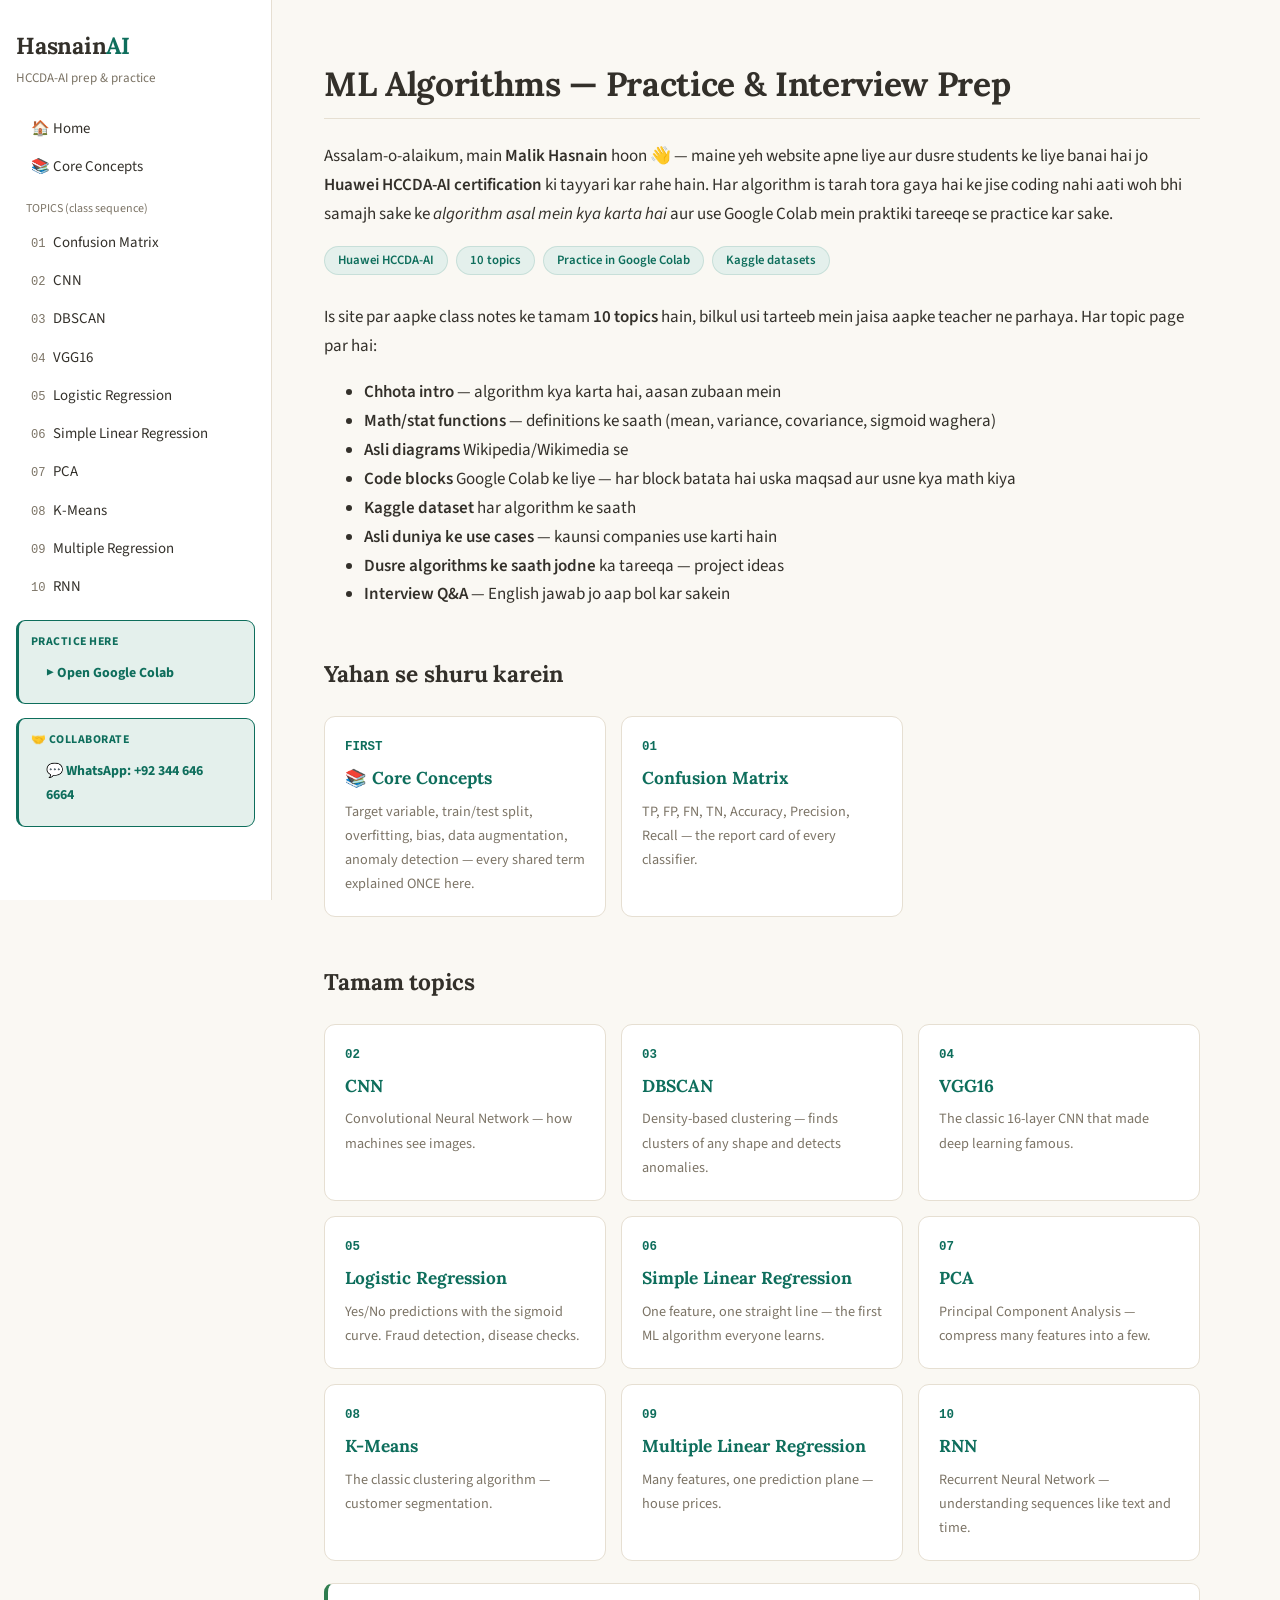
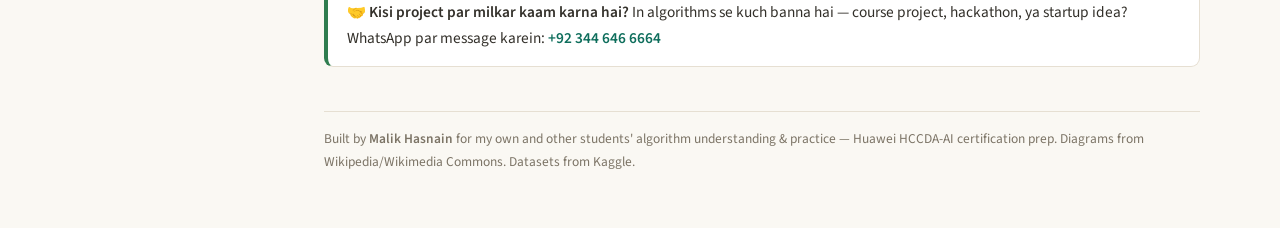
==== index.html @ 993e5012 "Restore Colab box to homepage sidebar" ====
<!DOCTYPE html>
<html lang="en">
<head>
<meta charset="UTF-8">
<meta name="viewport" content="width=device-width, initial-scale=1.0">
<title>HasnainAI — ML Algorithm Practice | Huawei HCCDA-AI Course Preparation</title>
<meta name="description" content="Learn &amp; practice 10 ML algorithms — Linear &amp; Logistic Regression, K-Means, DBSCAN, PCA, CNN, VGG16, RNN, Confusion Matrix. Colab code blocks with explanations, math formulas, real-world use cases &amp; interview Q&amp;A. Built by Malik Hasnain for Huawei HCCDA-AI prep.">
<meta name="keywords" content="Huawei HCCDA-AI, machine learning practice, ML algorithms, linear regression, logistic regression, K-Means, DBSCAN, PCA, CNN, VGG16, RNN, confusion matrix, Google Colab, interview questions">
<meta name="author" content="Malik Hasnain">
<meta property="og:title" content="HasnainAI — ML Algorithm Practice for Huawei HCCDA-AI">
<meta property="og:description" content="10 ML algorithms explained with Colab code blocks, math, real use cases and interview Q&amp;A. Free practice site by Malik Hasnain.">
<meta property="og:type" content="website">
<link rel="stylesheet" href="assets/style.css">
</head>
<body>
  <div class="topbar">
    <button class="tb-btn tb-menu" aria-label="Menu">☰</button>
    <div class="tb-brand">Hasnain<span style="color:var(--accent)">AI</span></div>
    <button class="tb-btn" data-lang-btn="ru">UR</button>
    <button class="tb-btn" data-lang-btn="en">ENG</button>
    <button class="tb-btn" data-theme-btn="light" aria-label="Light mode">☀</button>
    <button class="tb-btn" data-theme-btn="dark" aria-label="Dark mode">🌙</button>
  </div>
  <div class="backdrop"></div>

<div class="layout">
  <aside class="sidebar">
    <div class="brand">Hasnain<span>AI</span></div>
    <div class="tagline">HCCDA-AI prep &amp; practice</div>
    <nav>
      <a href="index.html">🏠 Home</a>
      <a href="concepts.html">📚 Core Concepts</a>
      <div style="color:var(--muted);font-size:.75rem;margin:14px 0 4px 10px;">TOPICS (class sequence)</div>
      <a href="topics/confusion-matrix.html"><span class="num">01</span>Confusion Matrix</a>
      <a href="topics/cnn.html"><span class="num">02</span>CNN</a>
      <a href="topics/dbscan.html"><span class="num">03</span>DBSCAN</a>
      <a href="topics/vgg16.html"><span class="num">04</span>VGG16</a>
      <a href="topics/logistic-regression.html"><span class="num">05</span>Logistic Regression</a>
      <a href="topics/simple-linear-regression.html"><span class="num">06</span>Simple Linear Regression</a>
      <a href="topics/pca.html"><span class="num">07</span>PCA</a>
      <a href="topics/kmeans.html"><span class="num">08</span>K-Means</a>
      <a href="topics/multiple-regression.html"><span class="num">09</span>Multiple Regression</a>
      <a href="topics/rnn.html"><span class="num">10</span>RNN</a>
      <div class="side-box">
        <div class="box-title">Practice here</div>
        <a href="https://colab.research.google.com" target="_blank" rel="noopener">▶ Open Google Colab</a>
      </div>
      <div class="side-box">
        <div class="box-title">🤝 Collaborate</div>
        <a href="https://wa.me/923446466664" target="_blank" rel="noopener">💬 WhatsApp: +92 344 646 6664</a>
      </div>
    </nav>
  </aside>
  <main>
    <h1>ML Algorithms — Practice &amp; Interview Prep</h1>
    <p class="en">Hi, I'm <b>Malik Hasnain</b> 👋 — I built this website for myself and other students preparing for the <b>Huawei HCCDA-AI certification</b>. Every algorithm here is broken down so a non-coder can understand <i>what the algorithm actually does</i> and practice it hands-on in Google Colab.</p>
    <p class="ru">Assalam-o-alaikum, main <b>Malik Hasnain</b> hoon 👋 — maine yeh website apne liye aur dusre students ke liye banai hai jo <b>Huawei HCCDA-AI certification</b> ki tayyari kar rahe hain. Har algorithm is tarah tora gaya hai ke jise coding nahi aati woh bhi samajh sake ke <i>algorithm asal mein kya karta hai</i> aur use Google Colab mein praktiki tareeqe se practice kar sake.</p>
    <div class="meta">
      <span class="chip">Huawei HCCDA-AI</span>
      <span class="chip">10 topics</span>
      <span class="chip">Practice in Google Colab</span>
      <span class="chip">Kaggle datasets</span>
    </div>
    <p class="en">This site covers all <b>10 topics from your class notes</b>, in the exact sequence your teacher covered them. Every topic page has:</p>
    <p class="ru">Is site par aapke class notes ke tamam <b>10 topics</b> hain, bilkul usi tarteeb mein jaisa aapke teacher ne parhaya. Har topic page par hai:</p>
    <ul class="en">
      <li><b>Short intro</b> — what the algorithm does, in plain language</li>
      <li><b>Math/stat functions used</b> — with definitions (mean, variance, covariance, sigmoid, etc.)</li>
      <li><b>Authentic diagrams</b> from Wikipedia/Wikimedia</li>
      <li><b>Code in blocks</b> for Google Colab — every block explains its purpose and what math it performed</li>
      <li><b>Kaggle dataset</b> used with each algorithm</li>
      <li><b>Real use cases</b> — which companies use it</li>
      <li><b>How to combine</b> this algorithm with others in projects</li>
      <li><b>Interview Q&amp;A</b> — English answers you can speak aloud</li>
    </ul>
    <ul class="ru">
      <li><b>Chhota intro</b> — algorithm kya karta hai, aasan zubaan mein</li>
      <li><b>Math/stat functions</b> — definitions ke saath (mean, variance, covariance, sigmoid waghera)</li>
      <li><b>Asli diagrams</b> Wikipedia/Wikimedia se</li>
      <li><b>Code blocks</b> Google Colab ke liye — har block batata hai uska maqsad aur usne kya math kiya</li>
      <li><b>Kaggle dataset</b> har algorithm ke saath</li>
      <li><b>Asli duniya ke use cases</b> — kaunsi companies use karti hain</li>
      <li><b>Dusre algorithms ke saath jodne</b> ka tareeqa — project ideas</li>
      <li><b>Interview Q&amp;A</b> — English jawab jo aap bol kar sakein</li>
    </ul>
    
    <h2 class="en">Start here</h2>
    <h2 class="ru">Yahan se shuru karein</h2>
    <div class="grid">
      <a class="card" href="concepts.html">
        <div class="card-num">FIRST</div>
        <h3>📚 Core Concepts</h3>
        <p>Target variable, train/test split, overfitting, bias, data augmentation, anomaly detection — every shared term explained ONCE here.</p>
      </a>
      <a class="card" href="topics/confusion-matrix.html">
        <div class="card-num">01</div>
        <h3>Confusion Matrix</h3>
        <p>TP, FP, FN, TN, Accuracy, Precision, Recall — the report card of every classifier.</p>
      </a>
    </div>
    <h2 class="en">All topics</h2>
    <h2 class="ru">Tamam topics</h2>
    <div class="grid">
      <a class="card" href="topics/cnn.html"><div class="card-num">02</div><h3>CNN</h3><p>Convolutional Neural Network — how machines see images.</p></a>
      <a class="card" href="topics/dbscan.html"><div class="card-num">03</div><h3>DBSCAN</h3><p>Density-based clustering — finds clusters of any shape and detects anomalies.</p></a>
      <a class="card" href="topics/vgg16.html"><div class="card-num">04</div><h3>VGG16</h3><p>The classic 16-layer CNN that made deep learning famous.</p></a>
      <a class="card" href="topics/logistic-regression.html"><div class="card-num">05</div><h3>Logistic Regression</h3><p>Yes/No predictions with the sigmoid curve. Fraud detection, disease checks.</p></a>
      <a class="card" href="topics/simple-linear-regression.html"><div class="card-num">06</div><h3>Simple Linear Regression</h3><p>One feature, one straight line — the first ML algorithm everyone learns.</p></a>
      <a class="card" href="topics/pca.html"><div class="card-num">07</div><h3>PCA</h3><p>Principal Component Analysis — compress many features into a few.</p></a>
      <a class="card" href="topics/kmeans.html"><div class="card-num">08</div><h3>K-Means</h3><p>The classic clustering algorithm — customer segmentation.</p></a>
      <a class="card" href="topics/multiple-regression.html"><div class="card-num">09</div><h3>Multiple Linear Regression</h3><p>Many features, one prediction plane — house prices.</p></a>
      <a class="card" href="topics/rnn.html"><div class="card-num">10</div><h3>RNN</h3><p>Recurrent Neural Network — understanding sequences like text and time.</p></a>
    </div>
    <div class="callout green en">
      <b>🤝 Want to collaborate on a project?</b> Building something with these algorithms — for a course project, hackathon, or startup idea? Message me on WhatsApp: <a href="https://wa.me/923446466664" target="_blank" rel="noopener"><b>+92 344 646 6664</b></a>
    </div>
    <div class="callout green ru">
      <b>🤝 Kisi project par milkar kaam karna hai?</b> In algorithms se kuch banna hai — course project, hackathon, ya startup idea? WhatsApp par message karein: <a href="https://wa.me/923446466664" target="_blank" rel="noopener"><b>+92 344 646 6664</b></a>
    </div>
    <p class="footer-note">Built by <b>Malik Hasnain</b> for my own and other students' algorithm understanding &amp; practice — Huawei HCCDA-AI certification prep. Diagrams from Wikipedia/Wikimedia Commons. Datasets from Kaggle.</p>
  </main>
</div>
<script src="/assets/app.js"></script>
</body>
</html>
---- assets/style.css ----
@import url('https://fonts.googleapis.com/css2?family=Lora:wght@500;600;700&family=Source+Sans+3:wght@400;600;700&display=swap');

/* hasnainai — warm editorial light theme */
:root {
  --bg: #FAF8F3;            /* warm paper */
  --card: #FFFFFF;
  --border: #E6DFD2;
  --text: #33302A;          /* soft ink */
  --muted: #7C7466;
  --accent: #0E6E5C;        /* deep teal */
  --accent-soft: #E4F0EC;
  --amber: #A16207;         /* warm ochre for terms */
  --amber-soft: #FBF3E2;
  --green: #2F7D4F;
  --red: #B4433A;
  --ink-dark: #22252A;      /* code block bg */
  --mono: ui-monospace, SFMono-Regular, Menlo, Consolas, monospace;
  --serif: 'Lora', Georgia, 'Times New Roman', serif;
  --sans: 'Source Sans 3', -apple-system, 'Segoe UI', sans-serif;
}
* { box-sizing: border-box; }
[hidden] { display: none !important; }  /* language toggle must beat any display rule */
html { scroll-behavior: smooth; }
main > *, .term, .qa, .callout { transition: opacity .18s ease, transform .18s ease; }
.lang-fading main > * { opacity: 0; transform: translateY(4px); }
body {
  margin: 0; background: var(--bg); color: var(--text);
  font-family: var(--sans);
  font-size: 17px;
  line-height: 1.7;
}
a { color: var(--accent); text-decoration: none; }
a:hover { text-decoration: underline; text-decoration-color: #0E6E5C55; text-underline-offset: 3px; }

.layout { display: flex; min-height: 100vh; }
.sidebar {
  width: 272px; flex-shrink: 0; background: var(--card);
  border-right: 1px solid var(--border); padding: 26px 16px; position: sticky; top: 0;
  height: 100vh; overflow-y: auto;
}
.sidebar .brand { font-family: var(--serif); font-weight: 700; font-size: 1.45rem; color: var(--text); letter-spacing: -0.01em; }
.sidebar .brand span { color: var(--accent); }
.sidebar .tagline { color: var(--muted); font-size: .82rem; margin: 2px 0 20px; }
.sidebar nav a {
  display: block; padding: 6px 12px; border-radius: 7px; color: var(--text);
  font-size: .93rem; margin-bottom: 1px; border-left: 3px solid transparent;
}
.sidebar nav a:hover { background: var(--bg); text-decoration: none; }
.sidebar nav a.active { background: var(--accent-soft); color: var(--accent); border-left: 3px solid var(--accent); font-weight: 600; }
.sidebar nav .num { color: var(--muted); font-size: .76rem; margin-right: 7px; font-family: var(--mono); }
.sidebar .side-box {
  margin-top: 14px; padding: 11px 12px; border: 1px solid var(--accent);
  border-left-width: 3px;
  border-radius: 9px; background: var(--accent-soft);
}
.sidebar .side-box .box-title { font-size: .74rem; letter-spacing: .04em; text-transform: uppercase; color: var(--accent); font-weight: 700; }
.sidebar .side-box a { display: block; margin-top: 4px; font-size: .87rem; font-weight: 700; color: var(--accent); }

main { flex: 1; padding: 40px 52px; max-width: 980px; }
h1 {
  font-family: var(--serif); font-size: 2.1rem; font-weight: 700; line-height: 1.25;
  letter-spacing: -0.01em; border-bottom: 1px solid var(--border); padding-bottom: 14px;
}
h2 { font-family: var(--serif); font-size: 1.42rem; margin-top: 46px; color: var(--text); letter-spacing: -0.005em; }
h3 { font-family: var(--sans); font-size: 1.08rem; font-weight: 700; margin-top: 28px; }
p, li { color: var(--text); }
strong, b { font-weight: 600; }

.meta { display: flex; gap: 8px; flex-wrap: wrap; margin: 16px 0 28px; }
.meta .chip {
  background: var(--accent-soft); color: var(--accent); border: 1px solid #0E6E5C22;
  border-radius: 999px; padding: 3px 13px; font-size: .8rem; font-weight: 600;
}

.callout {
  background: var(--card); border: 1px solid var(--border); border-left: 4px solid var(--accent);
  border-radius: 9px; padding: 15px 19px; margin: 20px 0; font-size: .96rem;
}
.callout.green { border-left-color: var(--green); }
.callout.yellow { border-left-color: var(--amber); background: var(--amber-soft); }
.callout.red { border-left-color: var(--red); }

.formula {
  background: var(--card); border: 1px solid var(--border); border-radius: 9px;
  padding: 14px 20px; margin: 16px 0; font-family: var(--mono); font-size: 1rem;
  color: #174A3F; overflow-x: auto; text-align: center;
}
.formula .note { font-family: var(--sans); color: var(--muted); font-size: .87rem; margin-top: 7px; }

pre {
  position: relative; background: var(--ink-dark); border: 1px solid #2E333B;
  border-radius: 10px; padding: 18px; overflow-x: auto; font-size: .86rem; line-height: 1.6;
  box-shadow: 0 1px 3px rgba(40,35,25,.08);
}
pre code { font-family: var(--mono); color: #E8E6E0; }
.copy-btn {
  position: absolute; top: 9px; right: 9px; background: #303740; color: #B9BFC8;
  border: 1px solid #3D444E; border-radius: 6px; padding: 3px 11px; font-size: .73rem;
  cursor: pointer; font-family: var(--sans);
}
.copy-btn:hover { color: #fff; background: #3A424C; }
.block-label { font-size: .8rem; font-weight: 700; color: var(--green); margin: 30px 0 6px; font-family: var(--mono); letter-spacing: .02em; }

figure { margin: 26px 0; text-align: center; }
figure img { max-width: 100%; border-radius: 9px; background: #fff; padding: 10px; border: 1px solid var(--border); }
figcaption { font-size: .84rem; color: var(--muted); margin-top: 9px; font-style: italic; }

table { border-collapse: collapse; width: 100%; margin: 18px 0; font-size: .93rem; }
th, td { border: 1px solid var(--border); padding: 9px 13px; text-align: left; }
th { background: var(--accent-soft); color: var(--text); font-weight: 600; }
tbody tr:nth-child(even) { background: #FFFFFF; }
tbody tr:nth-child(odd) { background: var(--bg); }

.term {
  background: var(--amber-soft); border: 1px solid #EAD9AE; border-radius: 9px;
  padding: 13px 17px; margin: 11px 0; font-size: .97rem;
}
.term b { color: var(--amber); font-weight: 700; }

.qa { border: 1px solid var(--border); border-radius: 9px; margin: 11px 0; overflow: hidden; background: var(--card); }
.qa .q { background: var(--bg); padding: 11px 17px; font-weight: 700; font-size: .96rem; }
.qa .a { padding: 11px 17px; border-top: 1px solid var(--border); font-size: .95rem; }

.grid { display: grid; grid-template-columns: repeat(auto-fill, minmax(262px, 1fr)); gap: 15px; margin: 22px 0; }
.card {
  background: var(--card); border: 1px solid var(--border); border-radius: 11px; padding: 20px;
  transition: border-color .15s, box-shadow .15s;
}
.card:hover { border-color: var(--accent); box-shadow: 0 3px 10px rgba(20,40,35,.07); text-decoration: none; }
.card .card-num { color: var(--accent); font-family: var(--mono); font-size: .78rem; font-weight: 700; }
.card h3 { margin: 6px 0; font-family: var(--serif); font-size: 1.08rem; }
.card p { color: var(--muted); font-size: .89rem; margin: 0; }

.prevnext { display: flex; justify-content: space-between; margin-top: 64px; border-top: 1px solid var(--border); padding-top: 20px; font-size: .95rem; }
.footer-note { color: var(--muted); font-size: .84rem; margin-top: 44px; border-top: 1px solid var(--border); padding-top: 16px; }

/* ===== Theme (dark) + toggles + mobile drawer ===== */
html[data-theme="dark"] {
  --bg: #1C1B18; --card: #26241F; --border: #3A362E;
  --text: #E9E4D8; --muted: #A39B8B;
  --accent: #4DBFA8; --accent-soft: #1F3A33;
  --amber: #D9A94A; --amber-soft: #332C1D;
  --ink-dark: #14161A;
}
html[data-theme="dark"] tbody tr:nth-child(odd) { background: #221F1A; }
html[data-theme="dark"] tbody tr:nth-child(even) { background: #26241F; }

.topbar {
  display: none; position: fixed; top: 0; left: 0; right: 0; z-index: 60;
  background: var(--card); border-bottom: 1px solid var(--border);
  padding: 10px 14px; align-items: center; gap: 10px;
}
.topbar .tb-brand { font-family: var(--serif); font-weight: 700; font-size: 1.05rem; flex: 1; }
.tb-btn {
  background: var(--bg); border: 1px solid var(--border); color: var(--text);
  border-radius: 8px; padding: 6px 12px; font-size: .88rem; cursor: pointer; font-family: var(--sans);
}
.tb-btn:active { background: var(--accent-soft); }

.toggle-row { display: flex; gap: 8px; margin-top: 14px; }
.toggle-row .tb-btn { flex: 1; text-align: center; }

.backdrop { display: none; position: fixed; inset: 0; background: rgba(20,17,10,.45); z-index: 55; }

@media (max-width: 900px) {
  .topbar { display: flex; }
  body { padding-top: 47px; }
  .layout { flex-direction: column; }
  .sidebar {
    position: fixed; left: 0; top: 0; bottom: 0; width: 288px; height: 100vh;
    transform: translateX(-105%); transition: transform .22s ease; z-index: 70;
    box-shadow: 4px 0 24px rgba(0,0,0,.18); padding-top: 22px;
  }
  .sidebar.open { transform: translateX(0); }
  .backdrop.show { display: block; }
  main { padding: 18px; max-width: 100%; }
  h1 { font-size: 1.6rem; }
  h2 { font-size: 1.25rem; margin-top: 34px; }
  body { font-size: 16px; }
  pre { font-size: .8rem; padding: 14px; }
  table { font-size: .85rem; display: block; overflow-x: auto; }
  .grid { grid-template-columns: 1fr; }
}
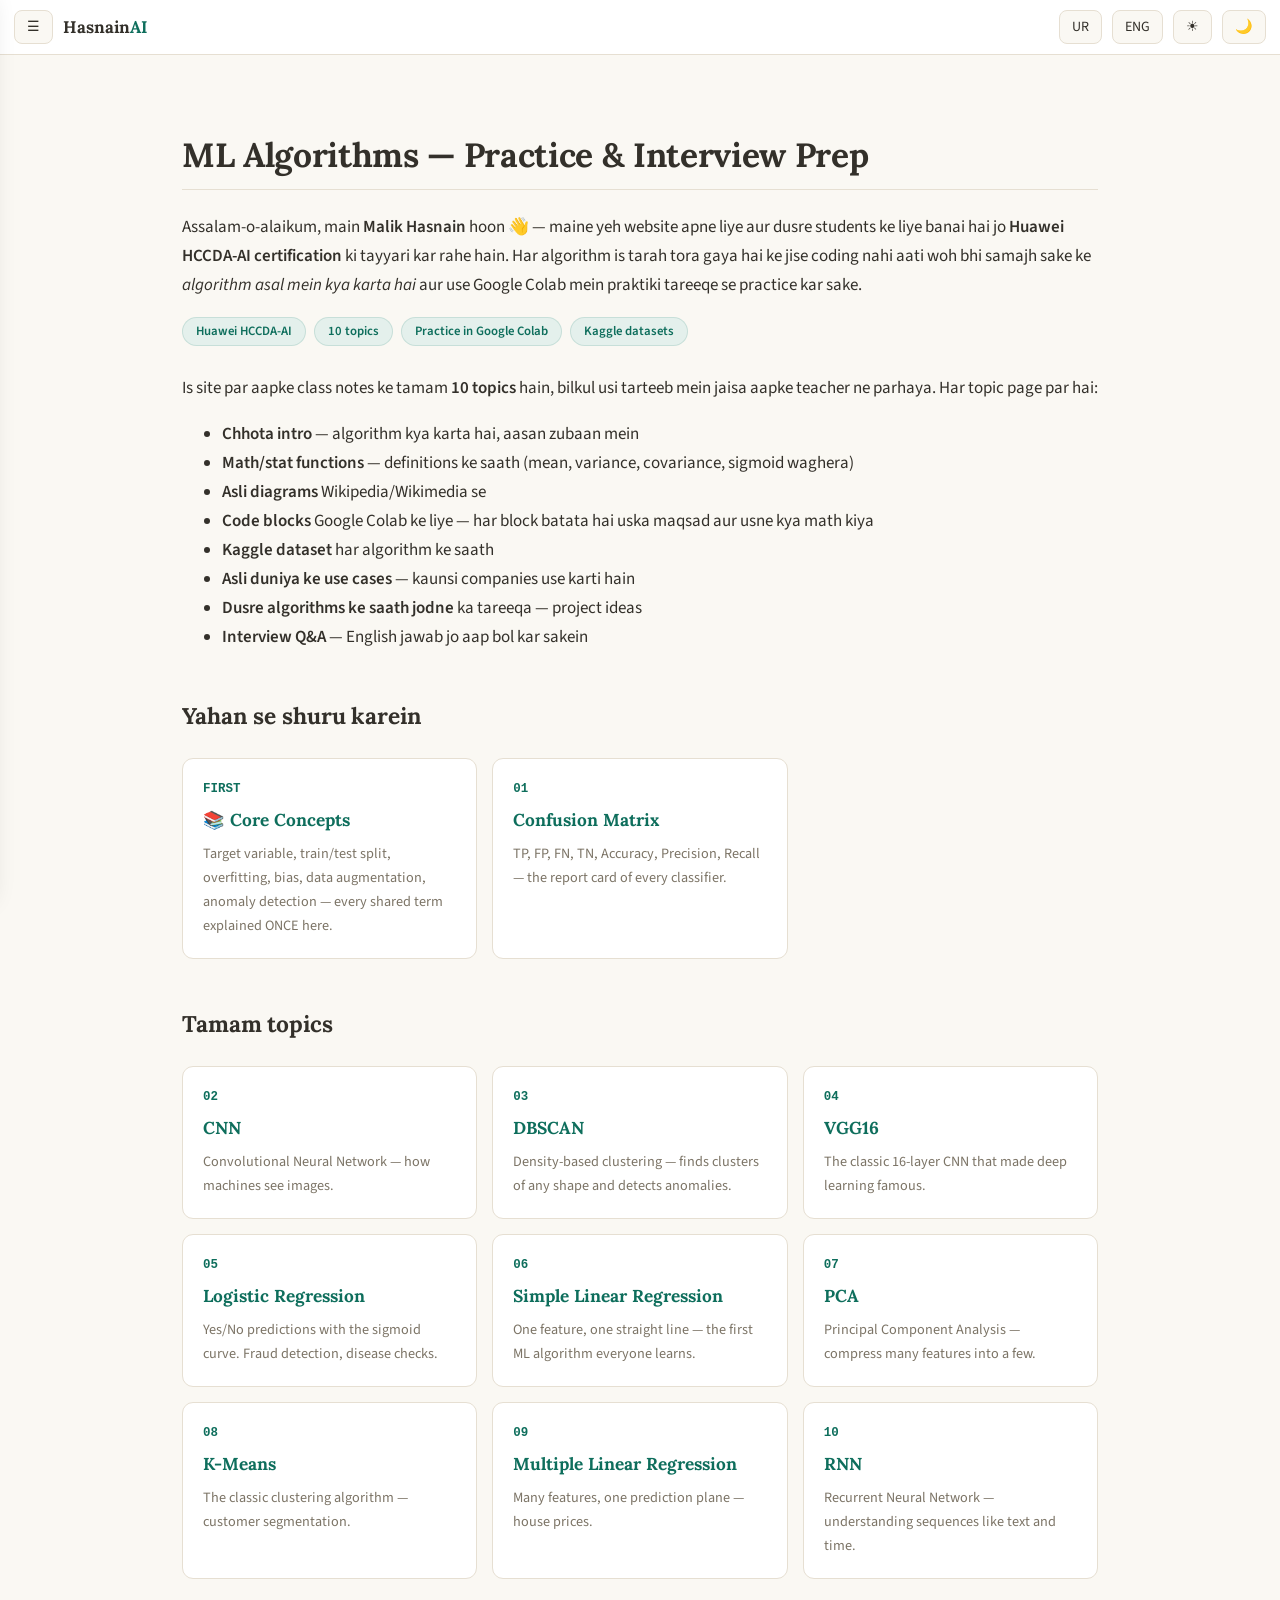
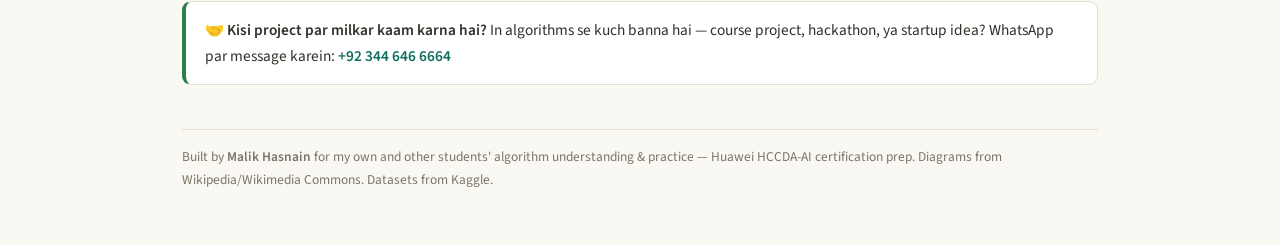
==== commit 422fd317: "Add salam greeting to English homepage intro" ====
--- a/index.html
+++ b/index.html
@@ -53,7 +53,7 @@
   </aside>
   <main>
     <h1>ML Algorithms — Practice &amp; Interview Prep</h1>
-    <p class="en">Hi, I'm <b>Malik Hasnain</b> 👋 — I built this website for myself and other students preparing for the <b>Huawei HCCDA-AI certification</b>. Every algorithm here is broken down so a non-coder can understand <i>what the algorithm actually does</i> and practice it hands-on in Google Colab.</p>
+    <p class="en">Assalam-o-alaikum (peace be upon you) — I'm <b>Malik Hasnain</b> 👋 — I built this website for myself and other students preparing for the <b>Huawei HCCDA-AI certification</b>. Every algorithm here is broken down so a non-coder can understand <i>what the algorithm actually does</i> and practice it hands-on in Google Colab.</p>
     <p class="ru">Assalam-o-alaikum, main <b>Malik Hasnain</b> hoon 👋 — maine yeh website apne liye aur dusre students ke liye banai hai jo <b>Huawei HCCDA-AI certification</b> ki tayyari kar rahe hain. Har algorithm is tarah tora gaya hai ke jise coding nahi aati woh bhi samajh sake ke <i>algorithm asal mein kya karta hai</i> aur use Google Colab mein praktiki tareeqe se practice kar sake.</p>
     <div class="meta">
       <span class="chip">Huawei HCCDA-AI</span>
--- a/assets/style.css
+++ b/assets/style.css
@@ -21,6 +21,7 @@
 * { box-sizing: border-box; }
 [hidden] { display: none !important; }  /* language toggle must beat any display rule */
 html { scroll-behavior: smooth; }
+body { padding-top: 47px; }
 main > *, .term, .qa, .callout { transition: opacity .18s ease, transform .18s ease; }
 .lang-fading main > * { opacity: 0; transform: translateY(4px); }
 body {
@@ -34,10 +35,13 @@
 
 .layout { display: flex; min-height: 100vh; }
 .sidebar {
-  width: 272px; flex-shrink: 0; background: var(--card);
-  border-right: 1px solid var(--border); padding: 26px 16px; position: sticky; top: 0;
-  height: 100vh; overflow-y: auto;
+  position: fixed; left: 0; top: 0; bottom: 0; width: 288px; z-index: 70;
+  background: var(--card); border-right: 1px solid var(--border);
+  padding: 22px 16px 26px; height: 100vh; overflow-y: auto;
+  transform: translateX(-105%); transition: transform .24s ease;
+  box-shadow: 4px 0 24px rgba(0,0,0,.14);
 }
+.sidebar.open { transform: translateX(0); }
 .sidebar .brand { font-family: var(--serif); font-weight: 700; font-size: 1.45rem; color: var(--text); letter-spacing: -0.01em; }
 .sidebar .brand span { color: var(--accent); }
 .sidebar .tagline { color: var(--muted); font-size: .82rem; margin: 2px 0 20px; }
@@ -56,7 +60,7 @@
 .sidebar .side-box .box-title { font-size: .74rem; letter-spacing: .04em; text-transform: uppercase; color: var(--accent); font-weight: 700; }
 .sidebar .side-box a { display: block; margin-top: 4px; font-size: .87rem; font-weight: 700; color: var(--accent); }
 
-main { flex: 1; padding: 40px 52px; max-width: 980px; }
+main { flex: 1; padding: 64px 52px 40px; max-width: 1020px; margin: 0 auto; }
 h1 {
   font-family: var(--serif); font-size: 2.1rem; font-weight: 700; line-height: 1.25;
   letter-spacing: -0.01em; border-bottom: 1px solid var(--border); padding-bottom: 14px;
@@ -146,7 +150,7 @@
 html[data-theme="dark"] tbody tr:nth-child(even) { background: #26241F; }
 
 .topbar {
-  display: none; position: fixed; top: 0; left: 0; right: 0; z-index: 60;
+  display: flex; position: fixed; top: 0; left: 0; right: 0; z-index: 60;
   background: var(--card); border-bottom: 1px solid var(--border);
   padding: 10px 14px; align-items: center; gap: 10px;
 }
@@ -162,18 +166,9 @@
 
 .backdrop { display: none; position: fixed; inset: 0; background: rgba(20,17,10,.45); z-index: 55; }
 
+.backdrop.show { display: block; }
 @media (max-width: 900px) {
-  .topbar { display: flex; }
-  body { padding-top: 47px; }
-  .layout { flex-direction: column; }
-  .sidebar {
-    position: fixed; left: 0; top: 0; bottom: 0; width: 288px; height: 100vh;
-    transform: translateX(-105%); transition: transform .22s ease; z-index: 70;
-    box-shadow: 4px 0 24px rgba(0,0,0,.18); padding-top: 22px;
-  }
-  .sidebar.open { transform: translateX(0); }
-  .backdrop.show { display: block; }
-  main { padding: 18px; max-width: 100%; }
+  main { padding: 60px 18px 24px; max-width: 100%; }
   h1 { font-size: 1.6rem; }
   h2 { font-size: 1.25rem; margin-top: 34px; }
   body { font-size: 16px; }
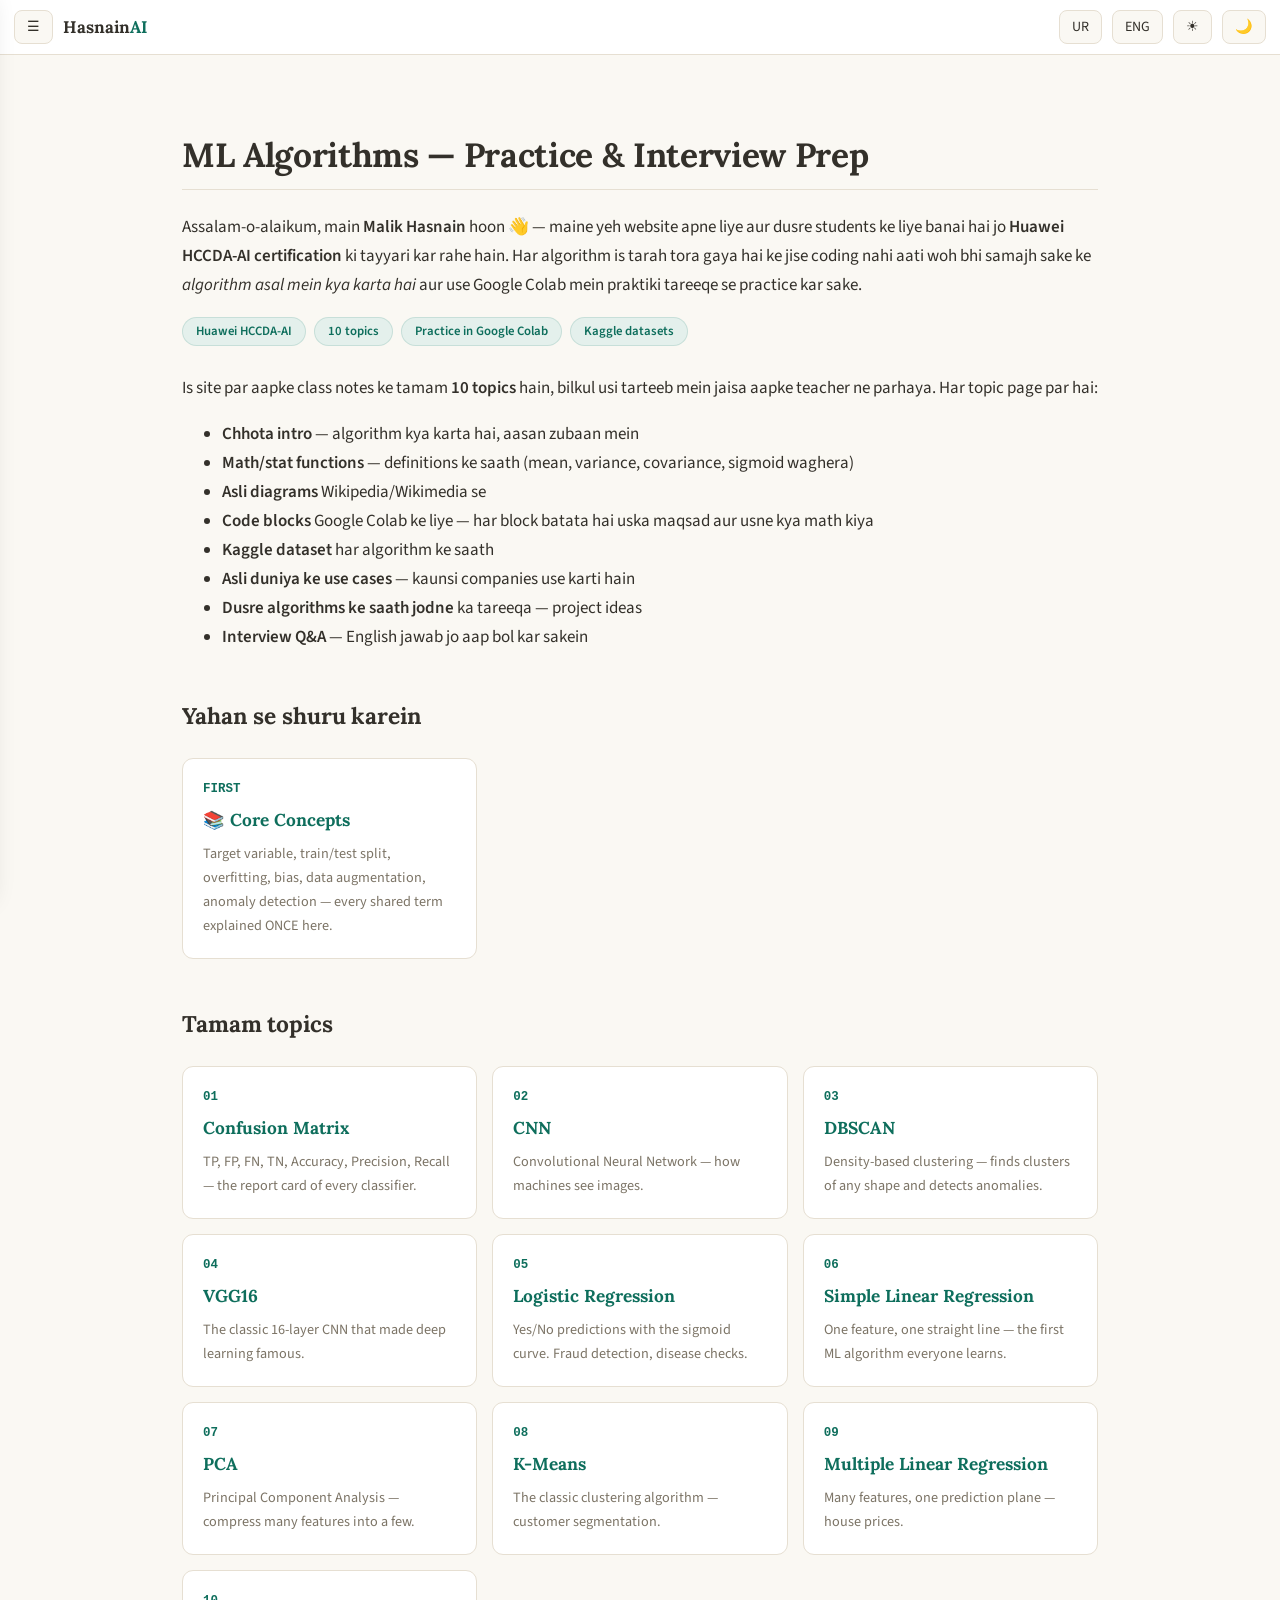
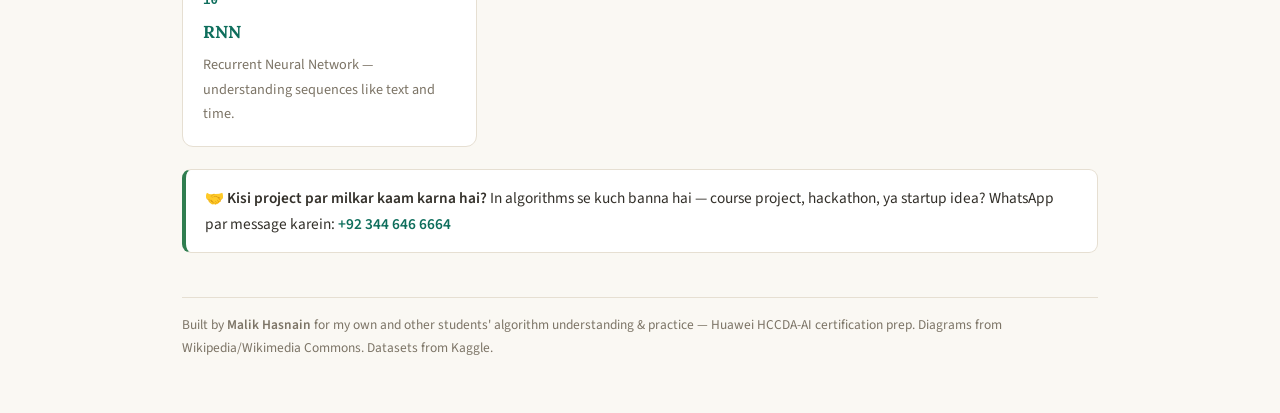
==== commit 1a6b109b: "Move Confusion Matrix card from Start-here to All-topics grid (position 01)" ====
--- a/index.html
+++ b/index.html
@@ -53,7 +53,7 @@
   </aside>
   <main>
     <h1>ML Algorithms — Practice &amp; Interview Prep</h1>
-    <p class="en">Assalam-o-alaikum (peace be upon you) — I'm <b>Malik Hasnain</b> 👋 — I built this website for myself and other students preparing for the <b>Huawei HCCDA-AI certification</b>. Every algorithm here is broken down so a non-coder can understand <i>what the algorithm actually does</i> and practice it hands-on in Google Colab.</p>
+    <p class="en">Hi, I'm <b>Malik Hasnain</b> 👋 — I built this website for myself and other students preparing for the <b>Huawei HCCDA-AI certification</b>. Every algorithm here is broken down so a non-coder can understand <i>what the algorithm actually does</i> and practice it hands-on in Google Colab.</p>
     <p class="ru">Assalam-o-alaikum, main <b>Malik Hasnain</b> hoon 👋 — maine yeh website apne liye aur dusre students ke liye banai hai jo <b>Huawei HCCDA-AI certification</b> ki tayyari kar rahe hain. Har algorithm is tarah tora gaya hai ke jise coding nahi aati woh bhi samajh sake ke <i>algorithm asal mein kya karta hai</i> aur use Google Colab mein praktiki tareeqe se practice kar sake.</p>
     <div class="meta">
       <span class="chip">Huawei HCCDA-AI</span>
@@ -92,15 +92,11 @@
         <h3>📚 Core Concepts</h3>
         <p>Target variable, train/test split, overfitting, bias, data augmentation, anomaly detection — every shared term explained ONCE here.</p>
       </a>
-      <a class="card" href="topics/confusion-matrix.html">
-        <div class="card-num">01</div>
-        <h3>Confusion Matrix</h3>
-        <p>TP, FP, FN, TN, Accuracy, Precision, Recall — the report card of every classifier.</p>
-      </a>
     </div>
     <h2 class="en">All topics</h2>
     <h2 class="ru">Tamam topics</h2>
     <div class="grid">
+      <a class="card" href="topics/confusion-matrix.html"><div class="card-num">01</div><h3>Confusion Matrix</h3><p>TP, FP, FN, TN, Accuracy, Precision, Recall — the report card of every classifier.</p></a>
       <a class="card" href="topics/cnn.html"><div class="card-num">02</div><h3>CNN</h3><p>Convolutional Neural Network — how machines see images.</p></a>
       <a class="card" href="topics/dbscan.html"><div class="card-num">03</div><h3>DBSCAN</h3><p>Density-based clustering — finds clusters of any shape and detects anomalies.</p></a>
       <a class="card" href="topics/vgg16.html"><div class="card-num">04</div><h3>VGG16</h3><p>The classic 16-layer CNN that made deep learning famous.</p></a>
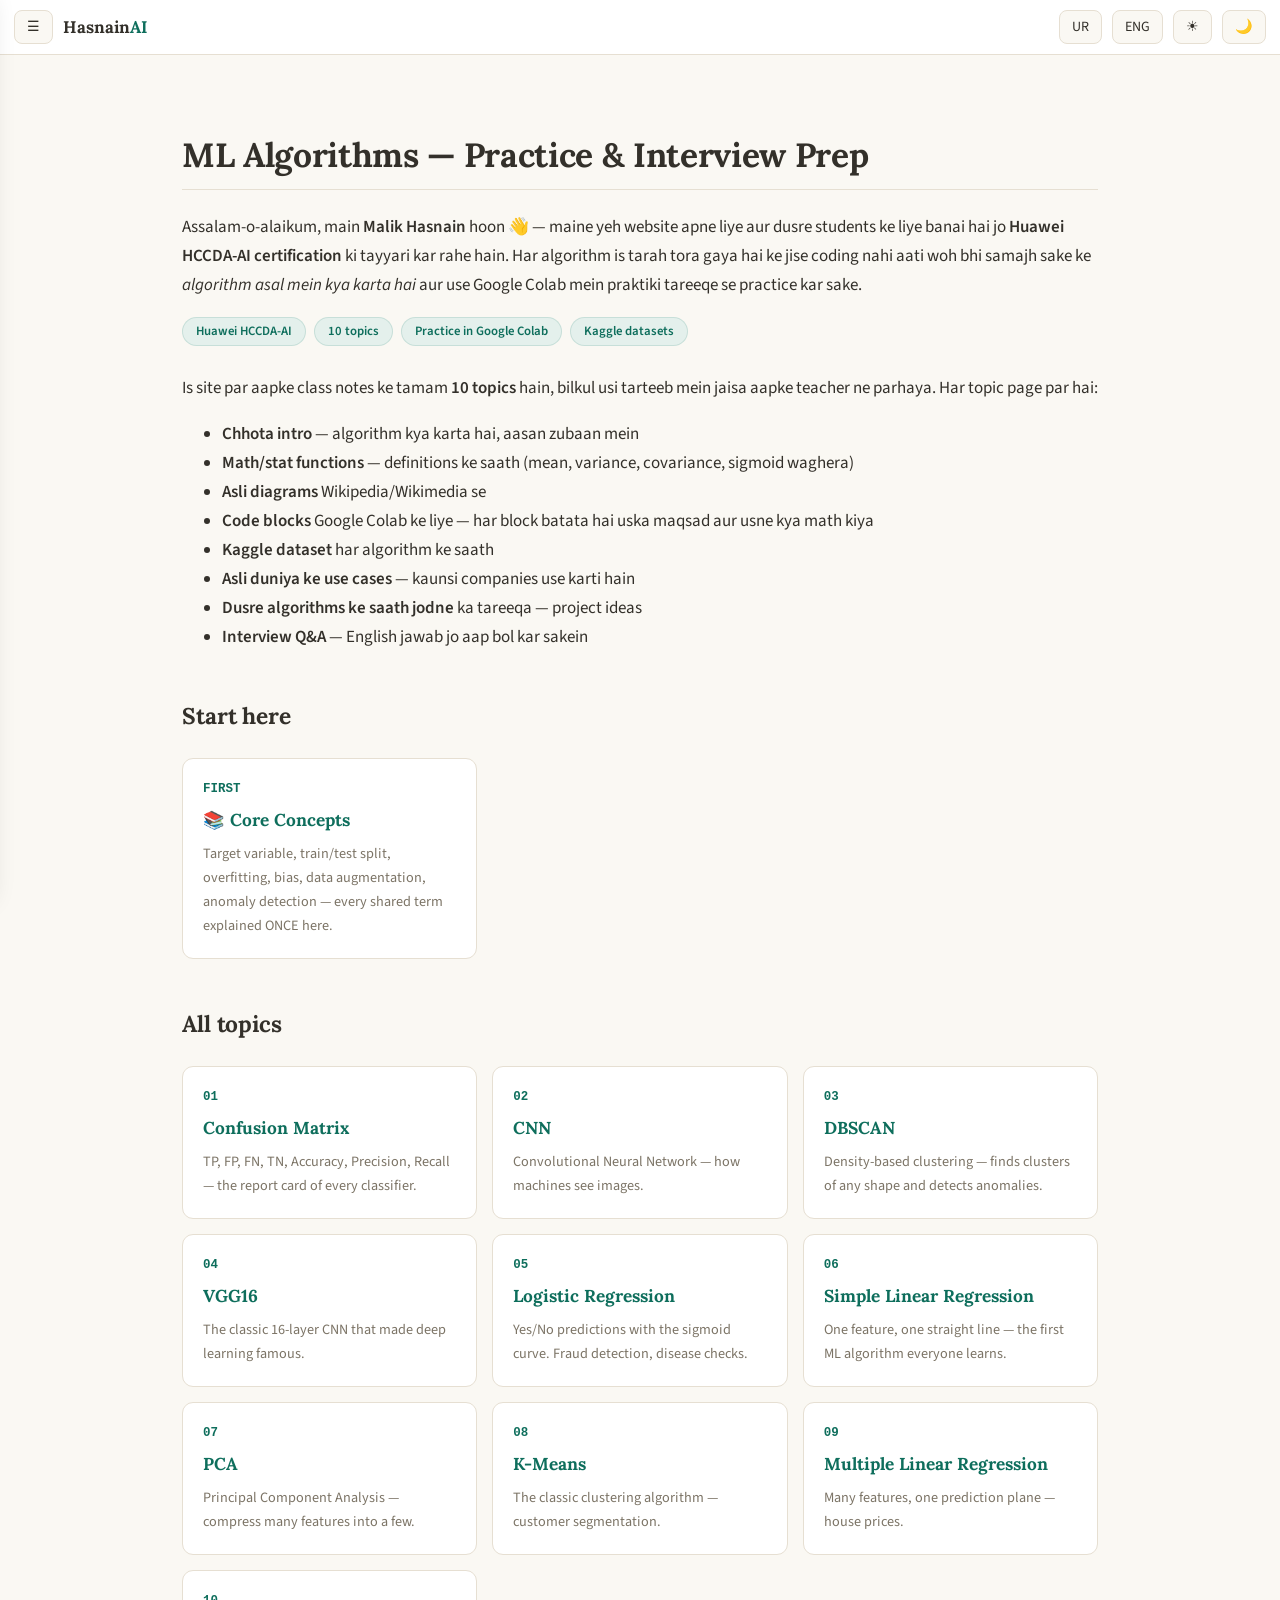
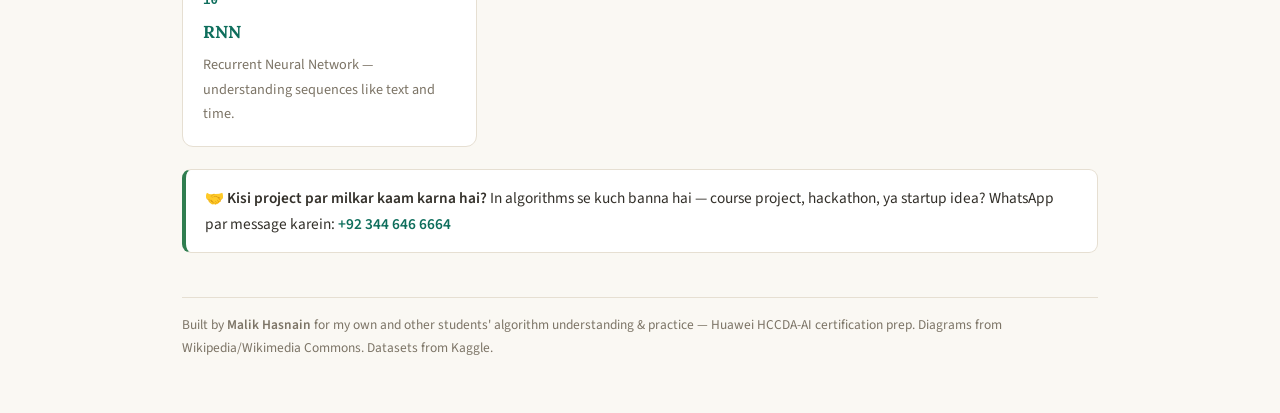
==== commit 704c0740: "Fix translations: headings stay English in both languages (56 RU headings removed, EN headings neutr" ====
--- a/index.html
+++ b/index.html
@@ -15,7 +15,7 @@
 <body>
   <div class="topbar">
     <button class="tb-btn tb-menu" aria-label="Menu">☰</button>
-    <div class="tb-brand">Hasnain<span style="color:var(--accent)">AI</span></div>
+    <a class="tb-brand" href="index.html" style="text-decoration:none">Hasnain<span style="color:var(--accent)">AI</span></a>
     <button class="tb-btn" data-lang-btn="ru">UR</button>
     <button class="tb-btn" data-lang-btn="en">ENG</button>
     <button class="tb-btn" data-theme-btn="light" aria-label="Light mode">☀</button>
@@ -25,7 +25,7 @@
 
 <div class="layout">
   <aside class="sidebar">
-    <div class="brand">Hasnain<span>AI</span></div>
+    <a class="brand" href="index.html" style="text-decoration:none">Hasnain<span>AI</span></a>
     <div class="tagline">HCCDA-AI prep &amp; practice</div>
     <nav>
       <a href="index.html">🏠 Home</a>
@@ -84,8 +84,7 @@
       <li><b>Interview Q&amp;A</b> — English jawab jo aap bol kar sakein</li>
     </ul>
     
-    <h2 class="en">Start here</h2>
-    <h2 class="ru">Yahan se shuru karein</h2>
+    <h2>Start here</h2>
     <div class="grid">
       <a class="card" href="concepts.html">
         <div class="card-num">FIRST</div>
@@ -93,8 +92,7 @@
         <p>Target variable, train/test split, overfitting, bias, data augmentation, anomaly detection — every shared term explained ONCE here.</p>
       </a>
     </div>
-    <h2 class="en">All topics</h2>
-    <h2 class="ru">Tamam topics</h2>
+    <h2>All topics</h2>
     <div class="grid">
       <a class="card" href="topics/confusion-matrix.html"><div class="card-num">01</div><h3>Confusion Matrix</h3><p>TP, FP, FN, TN, Accuracy, Precision, Recall — the report card of every classifier.</p></a>
       <a class="card" href="topics/cnn.html"><div class="card-num">02</div><h3>CNN</h3><p>Convolutional Neural Network — how machines see images.</p></a>
--- a/assets/style.css
+++ b/assets/style.css
@@ -43,6 +43,7 @@
 }
 .sidebar.open { transform: translateX(0); }
 .sidebar .brand { font-family: var(--serif); font-weight: 700; font-size: 1.45rem; color: var(--text); letter-spacing: -0.01em; }
+.sidebar a.brand { text-decoration: none; }
 .sidebar .brand span { color: var(--accent); }
 .sidebar .tagline { color: var(--muted); font-size: .82rem; margin: 2px 0 20px; }
 .sidebar nav a {
@@ -155,6 +156,8 @@
   padding: 10px 14px; align-items: center; gap: 10px;
 }
 .topbar .tb-brand { font-family: var(--serif); font-weight: 700; font-size: 1.05rem; flex: 1; }
+a.tb-brand, .topbar a.tb-brand { color: var(--text); text-decoration: none; }
+a.tb-brand:active { opacity: .7; }
 .tb-btn {
   background: var(--bg); border: 1px solid var(--border); color: var(--text);
   border-radius: 8px; padding: 6px 12px; font-size: .88rem; cursor: pointer; font-family: var(--sans);
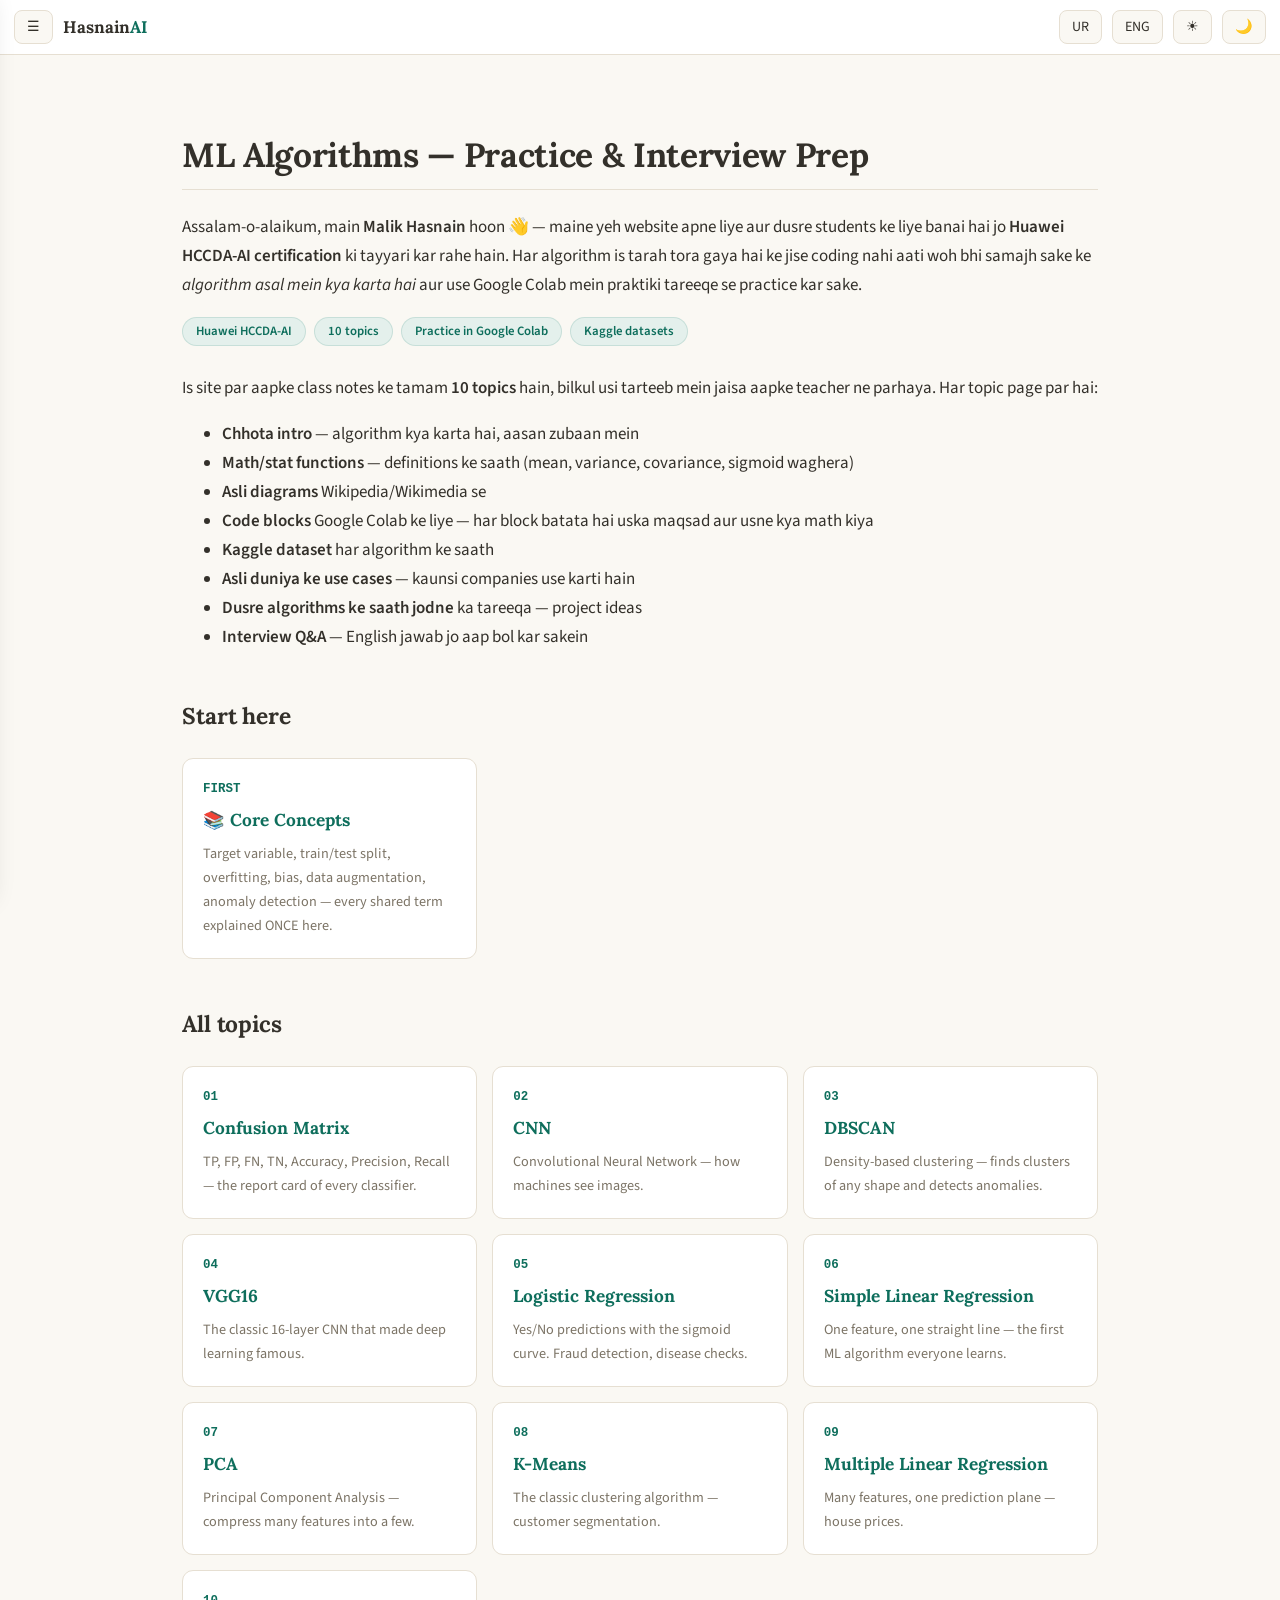
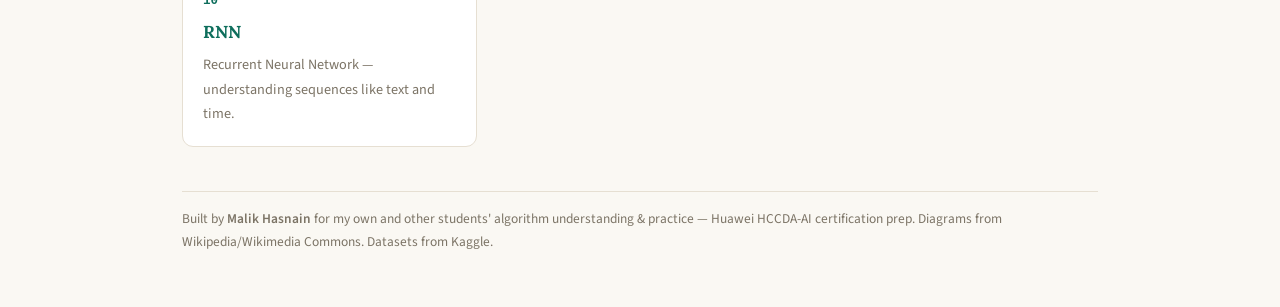
==== commit d667b9f3: "Remove bottom-of-page Collaborate callouts (index + concepts); WhatsApp contact stays in sidebar box" ====
--- a/index.html
+++ b/index.html
@@ -105,12 +105,6 @@
       <a class="card" href="topics/multiple-regression.html"><div class="card-num">09</div><h3>Multiple Linear Regression</h3><p>Many features, one prediction plane — house prices.</p></a>
       <a class="card" href="topics/rnn.html"><div class="card-num">10</div><h3>RNN</h3><p>Recurrent Neural Network — understanding sequences like text and time.</p></a>
     </div>
-    <div class="callout green en">
-      <b>🤝 Want to collaborate on a project?</b> Building something with these algorithms — for a course project, hackathon, or startup idea? Message me on WhatsApp: <a href="https://wa.me/923446466664" target="_blank" rel="noopener"><b>+92 344 646 6664</b></a>
-    </div>
-    <div class="callout green ru">
-      <b>🤝 Kisi project par milkar kaam karna hai?</b> In algorithms se kuch banna hai — course project, hackathon, ya startup idea? WhatsApp par message karein: <a href="https://wa.me/923446466664" target="_blank" rel="noopener"><b>+92 344 646 6664</b></a>
-    </div>
     <p class="footer-note">Built by <b>Malik Hasnain</b> for my own and other students' algorithm understanding &amp; practice — Huawei HCCDA-AI certification prep. Diagrams from Wikipedia/Wikimedia Commons. Datasets from Kaggle.</p>
   </main>
 </div>
--- a/assets/style.css
+++ b/assets/style.css
@@ -21,6 +21,7 @@
 * { box-sizing: border-box; }
 [hidden] { display: none !important; }  /* language toggle must beat any display rule */
 html { scroll-behavior: smooth; }
+html, body { max-width: 100%; overflow-x: hidden; }  /* no horizontal scroll, any screen */
 body { padding-top: 47px; }
 main > *, .term, .qa, .callout { transition: opacity .18s ease, transform .18s ease; }
 .lang-fading main > * { opacity: 0; transform: translateY(4px); }
@@ -68,7 +69,7 @@
 }
 h2 { font-family: var(--serif); font-size: 1.42rem; margin-top: 46px; color: var(--text); letter-spacing: -0.005em; }
 h3 { font-family: var(--sans); font-size: 1.08rem; font-weight: 700; margin-top: 28px; }
-p, li { color: var(--text); }
+p, li, td, th, .term, .qa { overflow-wrap: break-word; }
 strong, b { font-weight: 600; }
 
 .meta { display: flex; gap: 8px; flex-wrap: wrap; margin: 16px 0 28px; }
@@ -93,7 +94,7 @@
 .formula .note { font-family: var(--sans); color: var(--muted); font-size: .87rem; margin-top: 7px; }
 
 pre {
-  position: relative; background: var(--ink-dark); border: 1px solid #2E333B;
+  position: relative; max-width: 100%; background: var(--ink-dark); border: 1px solid #2E333B;
   border-radius: 10px; padding: 18px; overflow-x: auto; font-size: .86rem; line-height: 1.6;
   box-shadow: 0 1px 3px rgba(40,35,25,.08);
 }
@@ -107,10 +108,11 @@
 .block-label { font-size: .8rem; font-weight: 700; color: var(--green); margin: 30px 0 6px; font-family: var(--mono); letter-spacing: .02em; }
 
 figure { margin: 26px 0; text-align: center; }
-figure img { max-width: 100%; border-radius: 9px; background: #fff; padding: 10px; border: 1px solid var(--border); }
+figure img { max-width: 100%; height: auto; border-radius: 9px; background: #fff; padding: 10px; border: 1px solid var(--border); }
 figcaption { font-size: .84rem; color: var(--muted); margin-top: 9px; font-style: italic; }
 
-table { border-collapse: collapse; width: 100%; margin: 18px 0; font-size: .93rem; }
+table { border-collapse: collapse; width: 100%; margin: 18px 0; font-size: .93rem;
+  display: block; overflow-x: auto; max-width: 100%; -webkit-overflow-scrolling: touch; }
 th, td { border: 1px solid var(--border); padding: 9px 13px; text-align: left; }
 th { background: var(--accent-soft); color: var(--text); font-weight: 600; }
 tbody tr:nth-child(even) { background: #FFFFFF; }
@@ -126,7 +128,7 @@
 .qa .q { background: var(--bg); padding: 11px 17px; font-weight: 700; font-size: .96rem; }
 .qa .a { padding: 11px 17px; border-top: 1px solid var(--border); font-size: .95rem; }
 
-.grid { display: grid; grid-template-columns: repeat(auto-fill, minmax(262px, 1fr)); gap: 15px; margin: 22px 0; }
+.grid { display: grid; grid-template-columns: repeat(auto-fill, minmax(min(262px, 100%), 1fr)); gap: 15px; margin: 22px 0; }
 .card {
   background: var(--card); border: 1px solid var(--border); border-radius: 11px; padding: 20px;
   transition: border-color .15s, box-shadow .15s;
@@ -170,6 +172,13 @@
 .backdrop { display: none; position: fixed; inset: 0; background: rgba(20,17,10,.45); z-index: 55; }
 
 .backdrop.show { display: block; }
+@media (min-width: 901px) and (max-width: 1199px) {
+  main { padding: 64px 36px 40px; }        /* tablet/laptop */
+}
+@media (min-width: 1400px) {
+  main { padding: 80px 64px 48px; }        /* big screens: roomier */
+  body { font-size: 18px; }                /* larger type on big displays */
+}
 @media (max-width: 900px) {
   main { padding: 60px 18px 24px; max-width: 100%; }
   h1 { font-size: 1.6rem; }
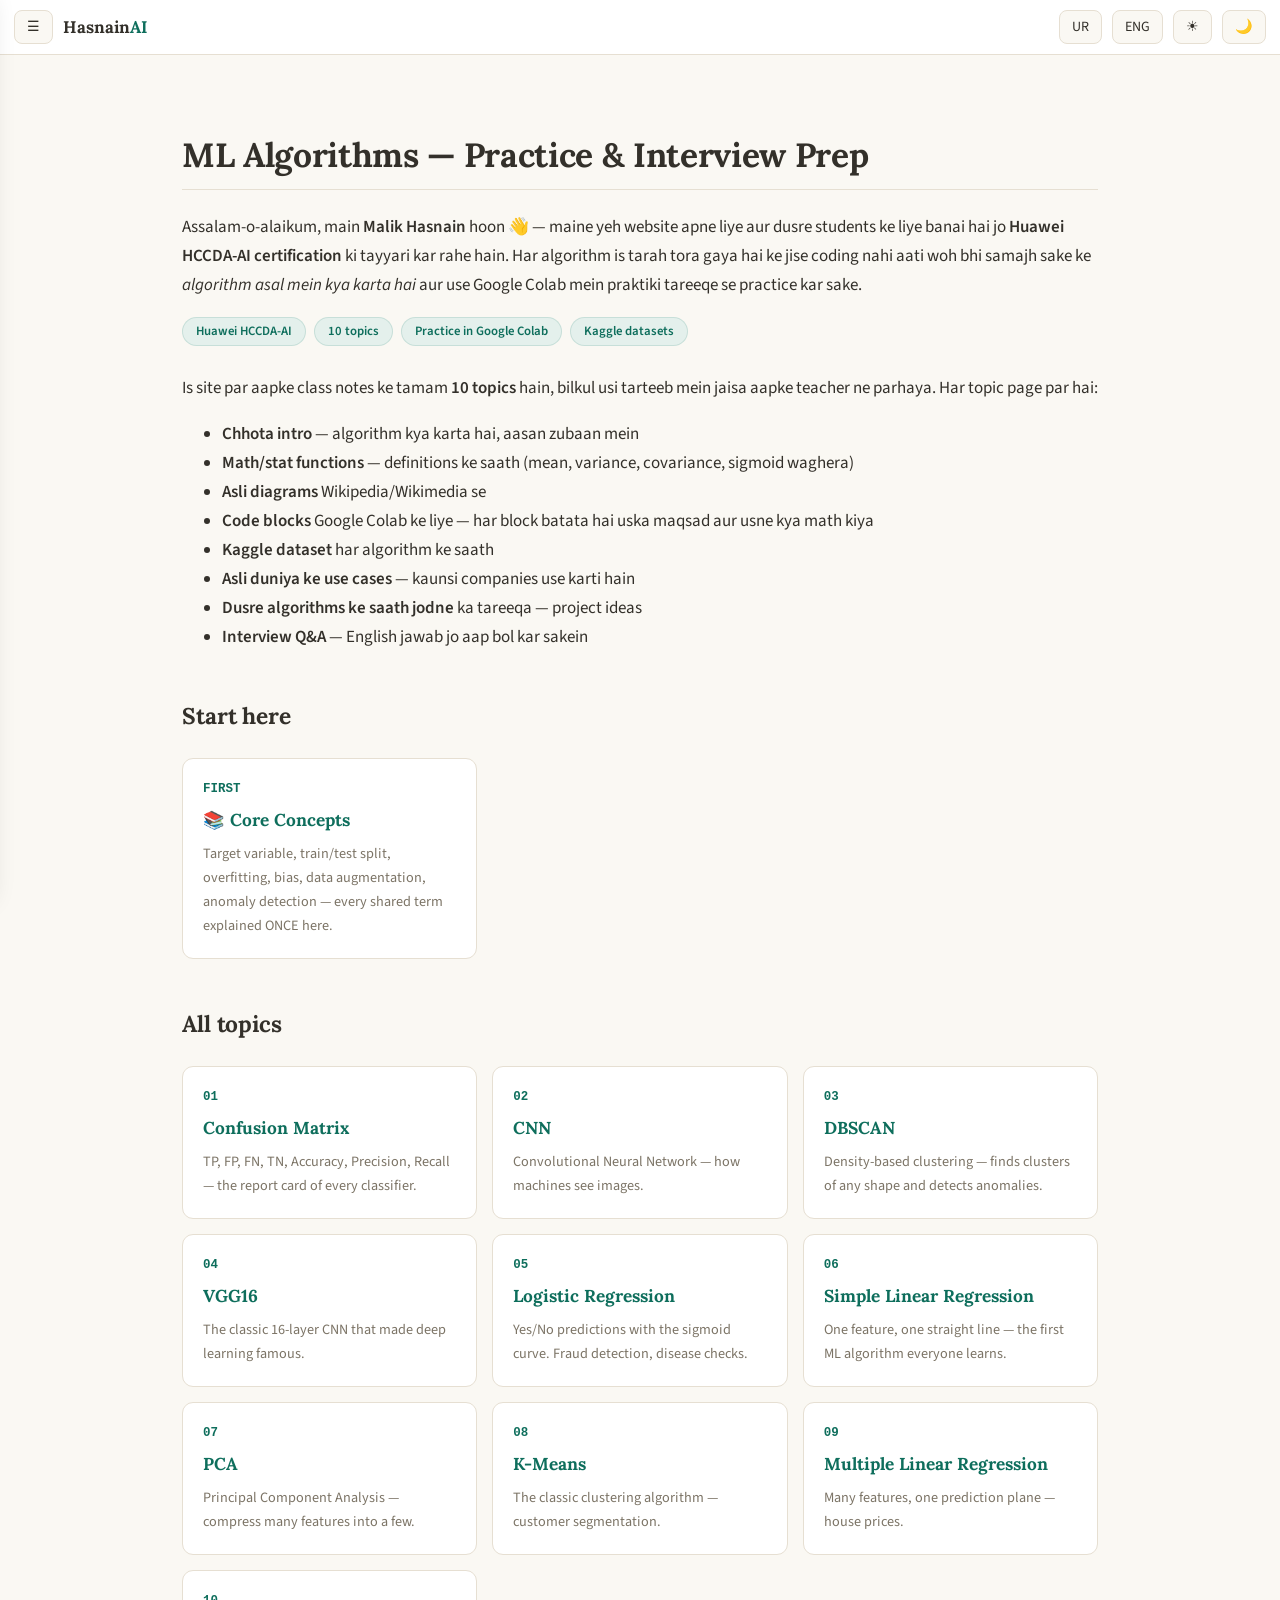
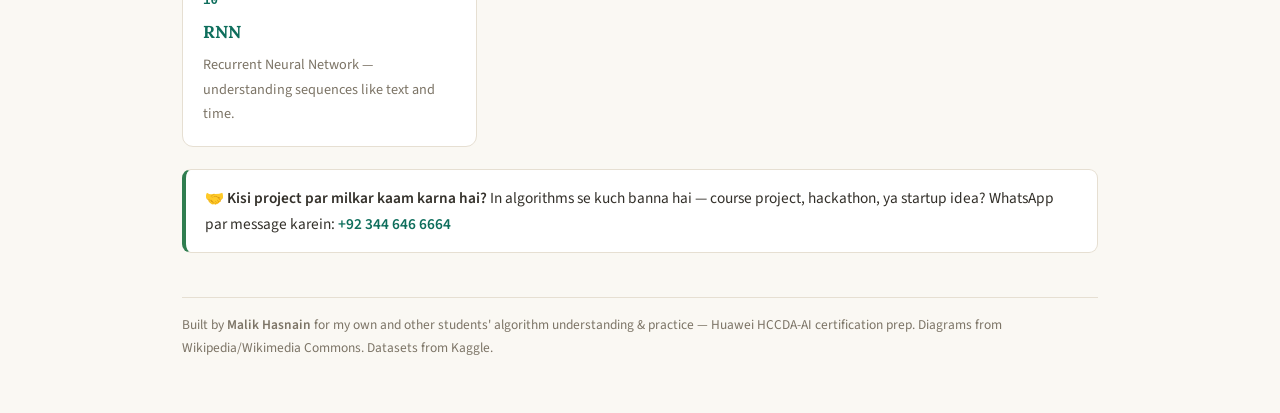
==== commit 7d16e0cd: "Restore detailed Collaborate callout on HOMEPAGE only (was removed by mistake); topic pages + concep" ====
--- a/index.html
+++ b/index.html
@@ -105,6 +105,12 @@
       <a class="card" href="topics/multiple-regression.html"><div class="card-num">09</div><h3>Multiple Linear Regression</h3><p>Many features, one prediction plane — house prices.</p></a>
       <a class="card" href="topics/rnn.html"><div class="card-num">10</div><h3>RNN</h3><p>Recurrent Neural Network — understanding sequences like text and time.</p></a>
     </div>
+    <div class="callout green en">
+      <b>🤝 Want to collaborate on a project?</b> Building something with these algorithms — for a course project, hackathon, or startup idea? Message me on WhatsApp: <a href="https://wa.me/923446466664" target="_blank" rel="noopener"><b>+92 344 646 6664</b></a>
+    </div>
+    <div class="callout green ru">
+      <b>🤝 Kisi project par milkar kaam karna hai?</b> In algorithms se kuch banna hai — course project, hackathon, ya startup idea? WhatsApp par message karein: <a href="https://wa.me/923446466664" target="_blank" rel="noopener"><b>+92 344 646 6664</b></a>
+    </div>
     <p class="footer-note">Built by <b>Malik Hasnain</b> for my own and other students' algorithm understanding &amp; practice — Huawei HCCDA-AI certification prep. Diagrams from Wikipedia/Wikimedia Commons. Datasets from Kaggle.</p>
   </main>
 </div>
